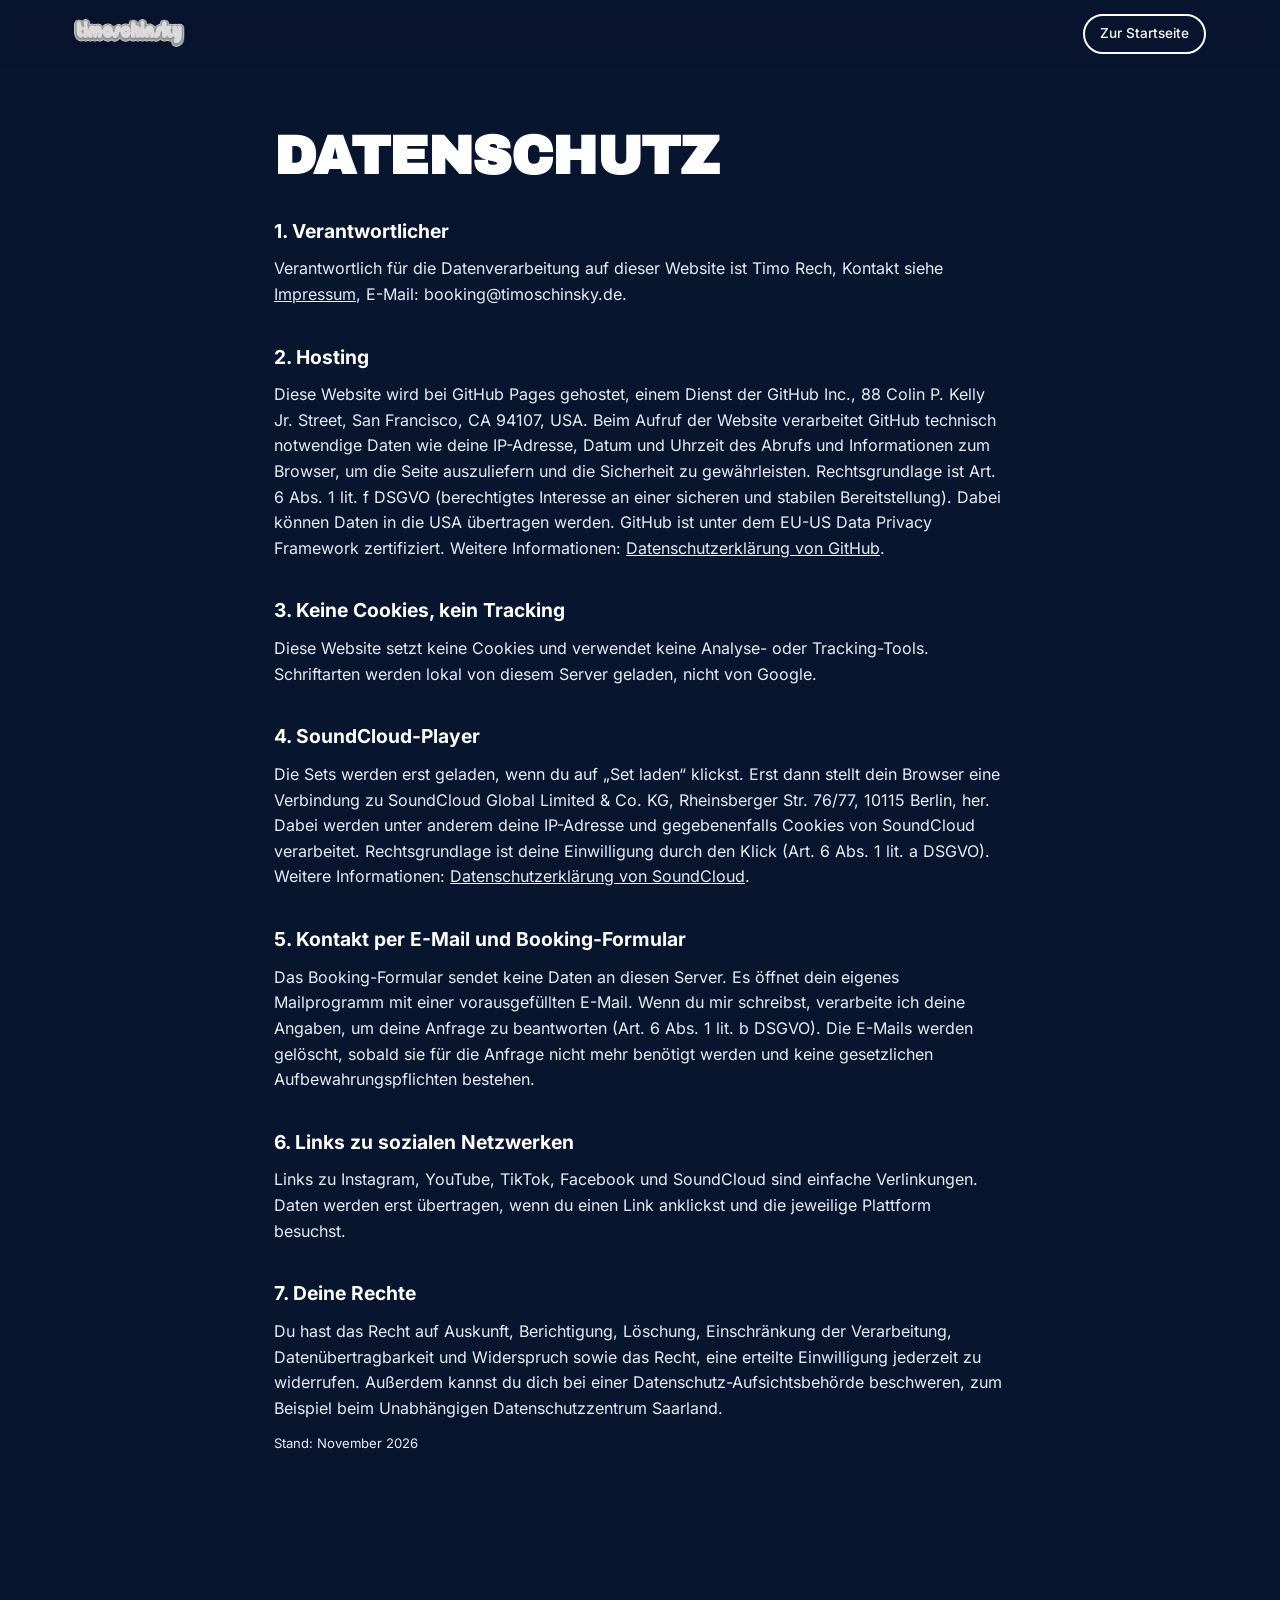
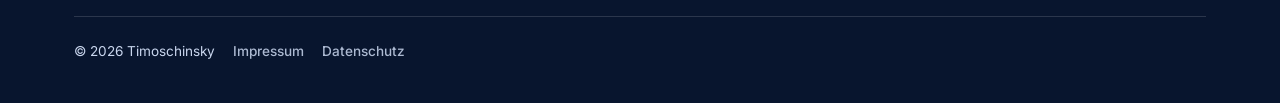
==== datenschutz.html @ 2b102773 "Website timoschinsky.de: erste Version Co-Authored-By: Claude Opus 5.5 <noreply@anthropic.com> Claud" ====
<!DOCTYPE html>
<html lang="de"><head><meta charset="utf-8"><meta name="viewport" content="width=device-width, initial-scale=1">
<title>Datenschutz · Timoschinsky</title><meta name="robots" content="noindex">
<link rel="icon" type="image/png" href="img/favicon.png"><link rel="stylesheet" href="style.css"></head>
<body><header class="top scrolled"><div class="wrap"><a class="logo" href="index.html"><img src="img/logo.png" alt="Timoschinsky, zur Startseite" width="1200" height="323"></a>
<nav><a class="btn btn-ghost" href="index.html">Zur Startseite</a></nav></div></header>
<main class="page bg-ink"><div class="wrap"><h1 class="display">Datenschutz</h1>
<h2>1. Verantwortlicher</h2>
<p>Verantwortlich für die Datenverarbeitung auf dieser Website ist Timo Rech, Kontakt siehe <a href="impressum.html">Impressum</a>, E-Mail: booking@timoschinsky.de.</p>
<h2>2. Hosting</h2>
<p>Diese Website wird bei GitHub Pages gehostet, einem Dienst der GitHub Inc., 88 Colin P. Kelly Jr. Street, San Francisco, CA 94107, USA. Beim Aufruf der Website verarbeitet GitHub technisch notwendige Daten wie deine IP-Adresse, Datum und Uhrzeit des Abrufs und Informationen zum Browser, um die Seite auszuliefern und die Sicherheit zu gewährleisten. Rechtsgrundlage ist Art. 6 Abs. 1 lit. f DSGVO (berechtigtes Interesse an einer sicheren und stabilen Bereitstellung). Dabei können Daten in die USA übertragen werden. GitHub ist unter dem EU-US Data Privacy Framework zertifiziert. Weitere Informationen: <a href="https://docs.github.com/de/site-policy/privacy-policies/github-general-privacy-statement" target="_blank" rel="noopener">Datenschutzerklärung von GitHub</a>.</p>
<h2>3. Keine Cookies, kein Tracking</h2>
<p>Diese Website setzt keine Cookies und verwendet keine Analyse- oder Tracking-Tools. Schriftarten werden lokal von diesem Server geladen, nicht von Google.</p>
<h2>4. SoundCloud-Player</h2>
<p>Die Sets werden erst geladen, wenn du auf „Set laden“ klickst. Erst dann stellt dein Browser eine Verbindung zu SoundCloud Global Limited &amp; Co. KG, Rheinsberger Str. 76/77, 10115 Berlin, her. Dabei werden unter anderem deine IP-Adresse und gegebenenfalls Cookies von SoundCloud verarbeitet. Rechtsgrundlage ist deine Einwilligung durch den Klick (Art. 6 Abs. 1 lit. a DSGVO). Weitere Informationen: <a href="https://soundcloud.com/pages/privacy" target="_blank" rel="noopener">Datenschutzerklärung von SoundCloud</a>.</p>
<h2>5. Kontakt per E-Mail und Booking-Formular</h2>
<p>Das Booking-Formular sendet keine Daten an diesen Server. Es öffnet dein eigenes Mailprogramm mit einer vorausgefüllten E-Mail. Wenn du mir schreibst, verarbeite ich deine Angaben, um deine Anfrage zu beantworten (Art. 6 Abs. 1 lit. b DSGVO). Die E-Mails werden gelöscht, sobald sie für die Anfrage nicht mehr benötigt werden und keine gesetzlichen Aufbewahrungspflichten bestehen.</p>
<h2>6. Links zu sozialen Netzwerken</h2>
<p>Links zu Instagram, YouTube, TikTok, Facebook und SoundCloud sind einfache Verlinkungen. Daten werden erst übertragen, wenn du einen Link anklickst und die jeweilige Plattform besuchst.</p>
<h2>7. Deine Rechte</h2>
<p>Du hast das Recht auf Auskunft, Berichtigung, Löschung, Einschränkung der Verarbeitung, Datenübertragbarkeit und Widerspruch sowie das Recht, eine erteilte Einwilligung jederzeit zu widerrufen. Außerdem kannst du dich bei einer Datenschutz-Aufsichtsbehörde beschweren, zum Beispiel beim Unabhängigen Datenschutzzentrum Saarland.</p>
<p class="note">Stand: November 2026</p>
</div></main><footer><div class="wrap"><div class="legal"><span>© 2026 Timoschinsky</span><a href="impressum.html">Impressum</a><a href="datenschutz.html">Datenschutz</a></div></div></footer></body></html>
---- style.css ----
@font-face{font-family:"Archivo Black";src:url(fonts/archivo-black.woff2) format("woff2");font-display:swap}
@font-face{font-family:Inter;src:url(fonts/inter-400.woff2) format("woff2");font-weight:400;font-display:swap}
@font-face{font-family:Inter;src:url(fonts/inter-500.woff2) format("woff2");font-weight:500;font-display:swap}
@font-face{font-family:Inter;src:url(fonts/inter-700.woff2) format("woff2");font-weight:700;font-display:swap}

:root{
  --blue:#154da0;
  --blue-deep:#0d3576;
  --ink:#08152e;
  --white:#ffffff;
  --mist:#c9d6ee;
  --line:rgba(255,255,255,.14);
  --violet:#8a7bff;
  --orange:#ffb27a;
  --green:#5fe0a8;
  --max:1180px;
  --grid:linear-gradient(rgba(255,255,255,.09) 1px,transparent 1px),linear-gradient(90deg,rgba(255,255,255,.09) 1px,transparent 1px);
}
*{box-sizing:border-box;margin:0;padding:0}
html{scroll-behavior:smooth;scroll-padding-top:72px}
html,body{overflow-x:clip}
body{font-family:Inter,system-ui,sans-serif;color:var(--white);background:var(--blue);background-image:var(--grid);background-size:56px 56px;line-height:1.6;-webkit-font-smoothing:antialiased}
img{display:block;max-width:100%}
a{color:inherit}
.wrap{max-width:var(--max);margin:0 auto;padding:0 24px}
.display{font-family:"Archivo Black",Inter,sans-serif;text-transform:uppercase;letter-spacing:-.01em;line-height:.95}
.kicker{font-size:.78rem;font-weight:700;letter-spacing:.18em;text-transform:uppercase;color:var(--mist)}
.btn{display:inline-flex;align-items:center;gap:.5em;padding:.85em 1.4em;border-radius:999px;font-weight:700;font-size:.95rem;text-decoration:none;border:2px solid var(--white);transition:background .2s,color .2s}
.btn-solid{background:var(--white);color:var(--blue)}
.btn-solid:hover{background:transparent;color:var(--white)}
.btn-ghost:hover{background:var(--white);color:var(--blue)}
.skip{position:absolute;left:-9999px}
.skip:focus{left:16px;top:16px;z-index:99;background:#fff;color:var(--blue);padding:8px 12px}
:focus-visible{outline:3px solid var(--orange);outline-offset:3px}

/* Header */
.top{position:fixed;inset:0 0 auto 0;z-index:50;transition:background .25s}
.top.scrolled{background:rgba(8,21,46,.88);backdrop-filter:blur(8px)}
.top .wrap{display:flex;align-items:center;justify-content:space-between;height:68px}
.top .logo img{height:30px;width:auto}
.top nav{display:flex;gap:28px;align-items:center}
.top nav a{text-decoration:none;font-weight:500;font-size:.92rem;opacity:.85}
.top nav a:hover{opacity:1}
.top nav .btn{padding:.5em 1.1em;font-size:.85rem;opacity:1}
@media(max-width:760px){.top nav a:not(.btn){display:none}}

/* Hero */
.hero{position:relative;min-height:100svh;display:flex;align-items:center;background:#000;overflow:hidden}
.hero picture{position:absolute;top:0;right:0;bottom:0;width:58%}
.hero picture img{position:absolute;inset:0;width:100%;height:100%;object-fit:cover;object-position:48% 30%}
.hero::after{content:"";position:absolute;top:0;bottom:0;right:0;width:58%;background:linear-gradient(90deg,#000 0%,rgba(0,0,0,0) 30%)}
.hero .wrap{position:relative;z-index:2;width:100%;padding-top:80px;padding-bottom:60px}
.hero .wrap>*{max-width:560px}
.hero h1{font-size:clamp(3rem,10vw,8.5rem)}
.hero h1 img{width:100%;height:auto}
.hero .claim{font-size:clamp(1.15rem,2.2vw,1.6rem);font-weight:500;margin:18px 0 26px;max-width:32ch}
.hero .next{display:inline-block;margin-bottom:26px;font-size:.95rem;color:var(--mist)}
.hero .next b{color:var(--white)}
.hero .ctas{display:flex;gap:12px;flex-wrap:wrap}
@media(max-width:760px){
  .hero{min-height:auto;flex-direction:column;align-items:stretch;background:var(--ink)}
  .hero picture{position:relative;display:block;aspect-ratio:3/2;width:100%}
  .hero picture img{position:absolute}
  .hero::after{display:none}
  .hero .wrap{padding:28px 24px 44px;background:var(--ink)}
}

/* Sections */
section{padding:110px 0}
section h2{font-size:clamp(2rem,6vw,4.6rem);margin:10px 0 40px;overflow-wrap:break-word}
.bg-ink{background:var(--ink);background-image:none}

/* Gigs */
.gig-list{list-style:none;border-top:1px solid var(--line)}
.gig{display:grid;grid-template-columns:150px 1fr auto;gap:20px;align-items:center;padding:22px 0;border-bottom:1px solid var(--line)}
.gig time{font-weight:700;font-size:1.05rem}
.gig time span{display:block;font-weight:400;font-size:.85rem;color:var(--mist)}
.gig .where b{display:block;font-size:1.25rem;font-family:"Archivo Black",sans-serif;text-transform:uppercase;font-weight:400}
.gig .where span{color:var(--mist)}
.gig a{font-weight:700;text-decoration:none;white-space:nowrap}
@media(max-width:600px){.gig{grid-template-columns:1fr;gap:6px}}
.empty{border:1px dashed rgba(255,255,255,.35);border-radius:18px;padding:36px;max-width:640px}
.empty p{color:var(--mist);margin:8px 0 22px}
.empty strong{font-size:1.3rem}

/* Bio */
.bio-grid{display:grid;grid-template-columns:1.05fr 1fr;gap:64px;align-items:start}
.bio-grid>img{position:sticky;top:100px}
.bio-grid img{border-radius:22px;aspect-ratio:4/5;height:auto;object-fit:cover;object-position:50% 30%;width:100%}
.bio-text p{font-size:1.08rem;margin-bottom:18px;color:#e6edf9}
.facts{list-style:none;margin-top:30px;display:grid;gap:10px}
.facts li{padding-left:22px;position:relative;font-weight:500}
.facts li::before{content:"";position:absolute;left:0;top:.55em;width:10px;height:10px;border-radius:50%;background:radial-gradient(circle,var(--green),var(--orange) 55%,var(--violet))}
blockquote{margin-top:34px;font-size:1.25rem;font-weight:500;border-left:3px solid var(--orange);padding-left:18px}
@media(max-width:860px){.bio-grid{grid-template-columns:1fr;gap:36px}.bio-grid>img{position:static}}

/* Mixe */
.mix-grid{display:grid;grid-template-columns:repeat(2,minmax(0,1fr));gap:24px}
.mix{background:rgba(8,21,46,.55);border:1px solid var(--line);border-radius:20px;padding:24px;display:flex;flex-direction:column;gap:12px}
.mix h3{font-family:"Archivo Black",sans-serif;font-weight:400;text-transform:uppercase;font-size:1.25rem;line-height:1.1}
.mix p{color:var(--mist);font-size:.92rem}
.embed{margin-top:auto;border-radius:12px;overflow:hidden;background:rgba(255,255,255,.06);min-height:166px;display:flex;align-items:center;justify-content:center;text-align:center;padding:16px}
.embed iframe{width:100%;height:166px;border:0;display:block}
.embed.loaded{padding:0}
.embed small{display:block;color:var(--mist);font-size:.78rem;margin-top:10px;max-width:40ch}
.embed button{font:inherit;cursor:pointer}
@media(max-width:760px){.mix-grid{grid-template-columns:1fr}}
.more{margin-top:34px}

/* Fotos */
.gallery{display:grid;grid-template-columns:repeat(3,minmax(0,1fr));gap:14px}
.gallery img{width:100%;height:auto;aspect-ratio:3/2;object-fit:cover;border-radius:16px}
@media(max-width:760px){.gallery{grid-template-columns:repeat(2,minmax(0,1fr))}}

/* Booking */
.booking .cards{display:grid;grid-template-columns:repeat(3,minmax(0,1fr));gap:20px;margin-bottom:56px}
.card{background:var(--white);color:var(--ink);border-radius:20px;padding:26px}
.card .kicker{color:var(--blue)}
.card b{display:block;font-size:1.2rem;margin:8px 0 6px;word-break:break-word}
.card a{color:var(--blue);font-weight:700}
@media(max-width:860px){.booking .cards{grid-template-columns:1fr}}
form{display:grid;grid-template-columns:1fr 1fr;gap:16px;max-width:820px}
form .full{grid-column:1/-1}
label{display:block;font-size:.85rem;font-weight:500;margin-bottom:6px;color:var(--mist)}
input,textarea{width:100%;font:inherit;color:var(--white);background:rgba(8,21,46,.5);border:1px solid rgba(255,255,255,.3);border-radius:12px;padding:13px 14px}
input:focus,textarea:focus{outline:none;border-color:var(--white)}
textarea{min-height:140px;resize:vertical}
form .btn{justify-self:start;cursor:pointer;font:inherit;font-weight:700}
.note{font-size:.82rem;color:var(--mist)}
@media(max-width:600px){form{grid-template-columns:1fr}}

/* Footer */
footer{background:var(--ink);padding:60px 0 40px}
footer .wrap{display:flex;flex-wrap:wrap;gap:30px;justify-content:space-between;align-items:center}
footer img{height:28px;width:auto}
.socials{display:flex;flex-wrap:wrap;gap:18px}
.socials a,.legal a{text-decoration:none;font-weight:500;opacity:.85}
.socials a:hover,.legal a:hover{opacity:1;text-decoration:underline}
.legal{display:flex;gap:18px;font-size:.85rem;color:var(--mist);width:100%;border-top:1px solid var(--line);padding-top:24px}

/* Legal pages */
.page{padding:130px 0 90px}
.page .wrap{max-width:780px}
.page h1{font-size:clamp(2.2rem,5vw,3.4rem);margin-bottom:30px}
.page h2{font-family:Inter,sans-serif;text-transform:none;font-size:1.2rem;margin:34px 0 10px;letter-spacing:0}
.page p,.page li{color:#e6edf9;margin-bottom:12px}
.page ul{padding-left:20px}
.todo{background:var(--orange);color:var(--ink);padding:2px 6px;border-radius:6px;font-weight:700}

.reveal{opacity:0;transform:translateY(24px);transition:opacity .7s ease,transform .7s ease}
.reveal.in{opacity:1;transform:none}
@media(prefers-reduced-motion:reduce){.reveal{opacity:1;transform:none;transition:none}html{scroll-behavior:auto}}
.press{margin-top:30px;display:flex;flex-direction:column;gap:8px}
.press a{font-weight:500;text-underline-offset:3px}
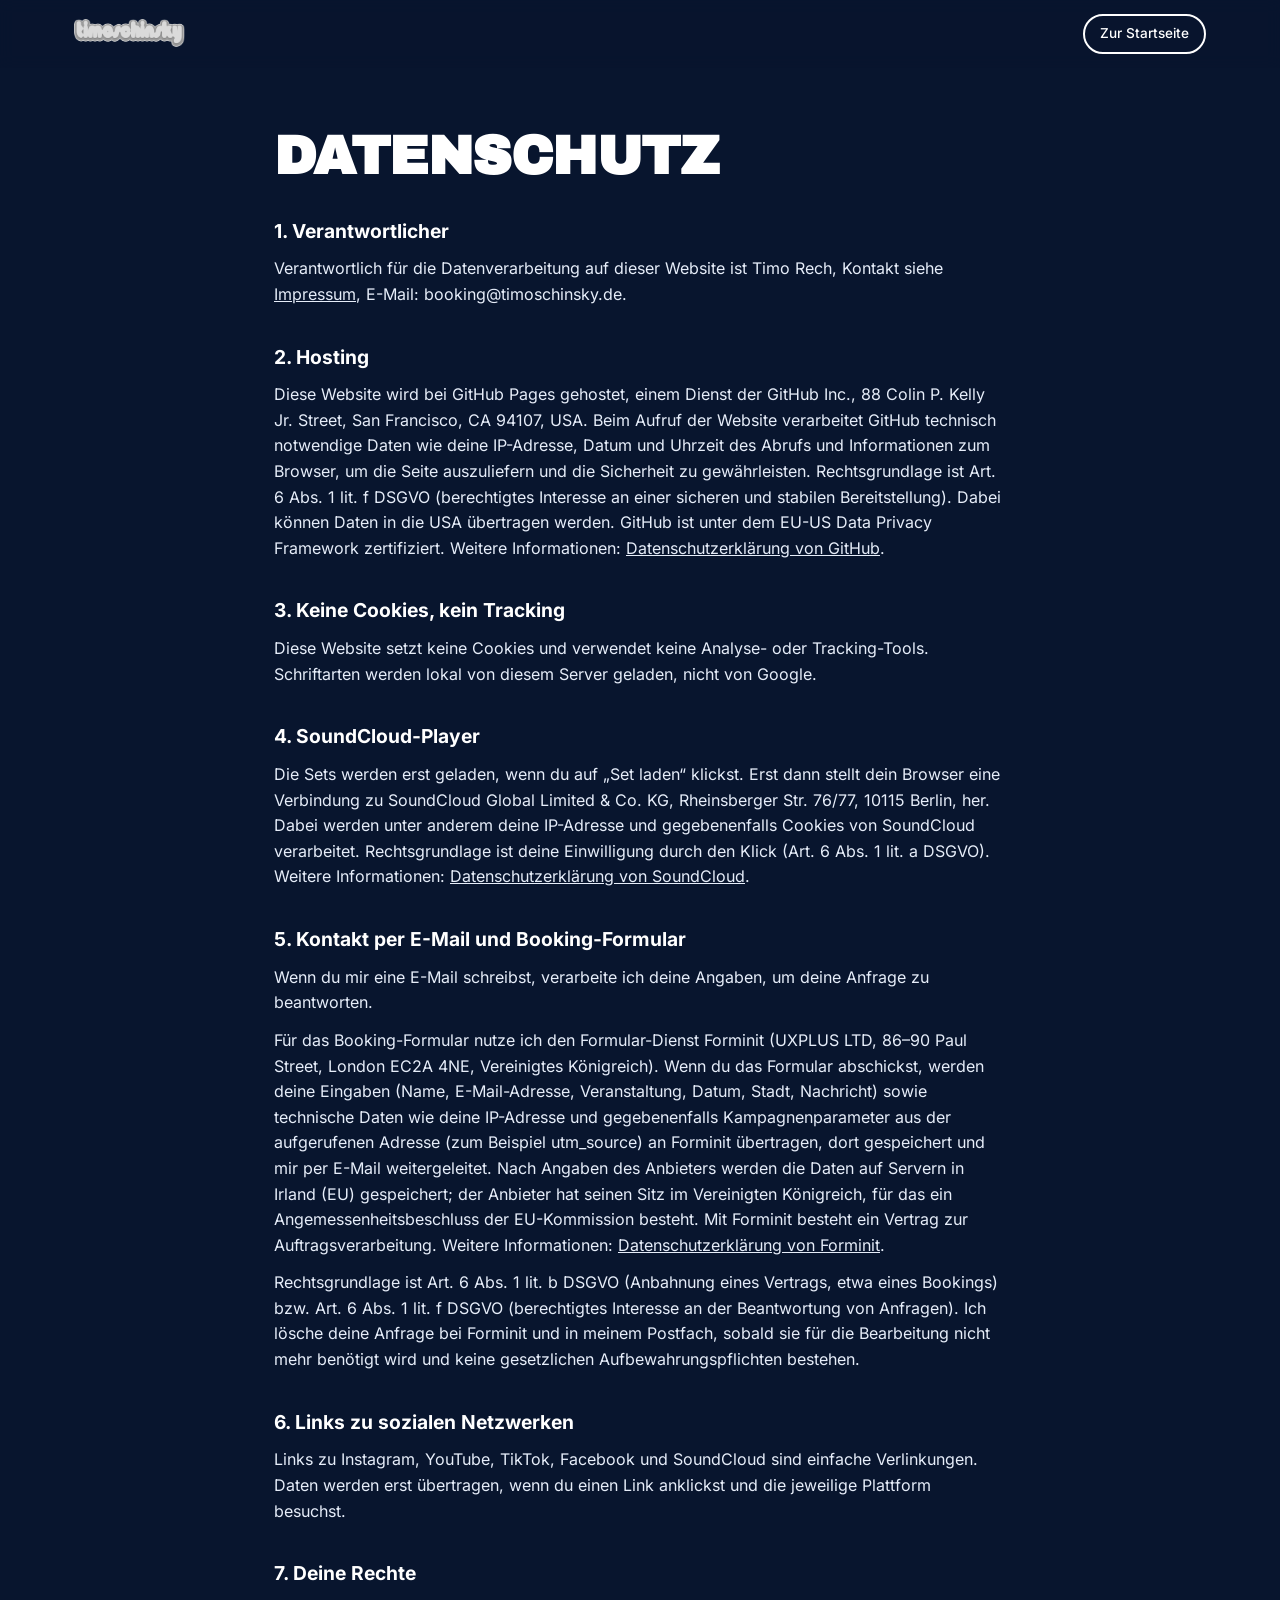
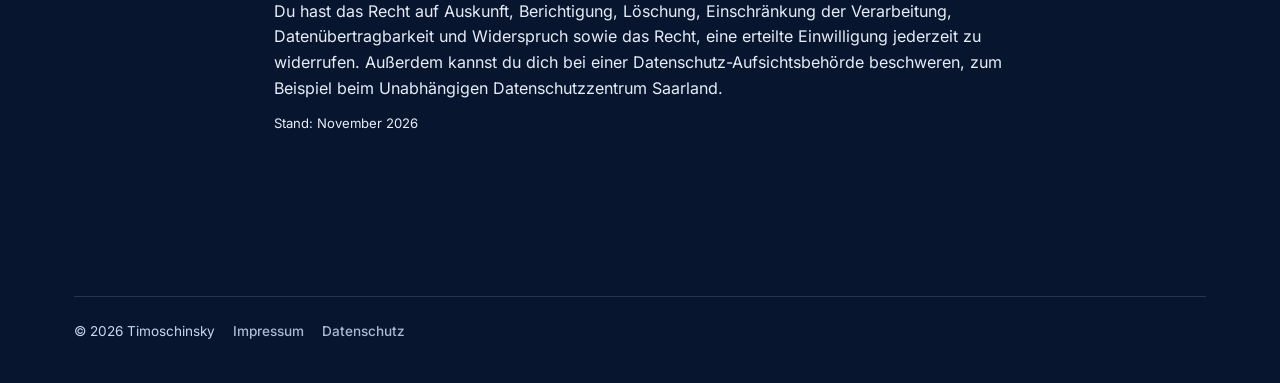
==== commit 9c5069e7: "Booking-Formular über Forminit, zweiter Kontaktweg im Impressum, Datenschutz ergänzt Co-Authored-By:" ====
--- a/datenschutz.html
+++ b/datenschutz.html
@@ -14,7 +14,9 @@
 <h2>4. SoundCloud-Player</h2>
 <p>Die Sets werden erst geladen, wenn du auf „Set laden“ klickst. Erst dann stellt dein Browser eine Verbindung zu SoundCloud Global Limited &amp; Co. KG, Rheinsberger Str. 76/77, 10115 Berlin, her. Dabei werden unter anderem deine IP-Adresse und gegebenenfalls Cookies von SoundCloud verarbeitet. Rechtsgrundlage ist deine Einwilligung durch den Klick (Art. 6 Abs. 1 lit. a DSGVO). Weitere Informationen: <a href="https://soundcloud.com/pages/privacy" target="_blank" rel="noopener">Datenschutzerklärung von SoundCloud</a>.</p>
 <h2>5. Kontakt per E-Mail und Booking-Formular</h2>
-<p>Das Booking-Formular sendet keine Daten an diesen Server. Es öffnet dein eigenes Mailprogramm mit einer vorausgefüllten E-Mail. Wenn du mir schreibst, verarbeite ich deine Angaben, um deine Anfrage zu beantworten (Art. 6 Abs. 1 lit. b DSGVO). Die E-Mails werden gelöscht, sobald sie für die Anfrage nicht mehr benötigt werden und keine gesetzlichen Aufbewahrungspflichten bestehen.</p>
+<p>Wenn du mir eine E-Mail schreibst, verarbeite ich deine Angaben, um deine Anfrage zu beantworten.</p>
+<p>Für das Booking-Formular nutze ich den Formular-Dienst Forminit (UXPLUS LTD, 86–90 Paul Street, London EC2A 4NE, Vereinigtes Königreich). Wenn du das Formular abschickst, werden deine Eingaben (Name, E-Mail-Adresse, Veranstaltung, Datum, Stadt, Nachricht) sowie technische Daten wie deine IP-Adresse und gegebenenfalls Kampagnenparameter aus der aufgerufenen Adresse (zum Beispiel utm_source) an Forminit übertragen, dort gespeichert und mir per E-Mail weitergeleitet. Nach Angaben des Anbieters werden die Daten auf Servern in Irland (EU) gespeichert; der Anbieter hat seinen Sitz im Vereinigten Königreich, für das ein Angemessenheitsbeschluss der EU-Kommission besteht. Mit Forminit besteht ein Vertrag zur Auftragsverarbeitung. Weitere Informationen: <a href="https://forminit.com/privacy-policy/" target="_blank" rel="noopener">Datenschutzerklärung von Forminit</a>.</p>
+<p>Rechtsgrundlage ist Art. 6 Abs. 1 lit. b DSGVO (Anbahnung eines Vertrags, etwa eines Bookings) bzw. Art. 6 Abs. 1 lit. f DSGVO (berechtigtes Interesse an der Beantwortung von Anfragen). Ich lösche deine Anfrage bei Forminit und in meinem Postfach, sobald sie für die Bearbeitung nicht mehr benötigt wird und keine gesetzlichen Aufbewahrungspflichten bestehen.</p>
 <h2>6. Links zu sozialen Netzwerken</h2>
 <p>Links zu Instagram, YouTube, TikTok, Facebook und SoundCloud sind einfache Verlinkungen. Daten werden erst übertragen, wenn du einen Link anklickst und die jeweilige Plattform besuchst.</p>
 <h2>7. Deine Rechte</h2>
